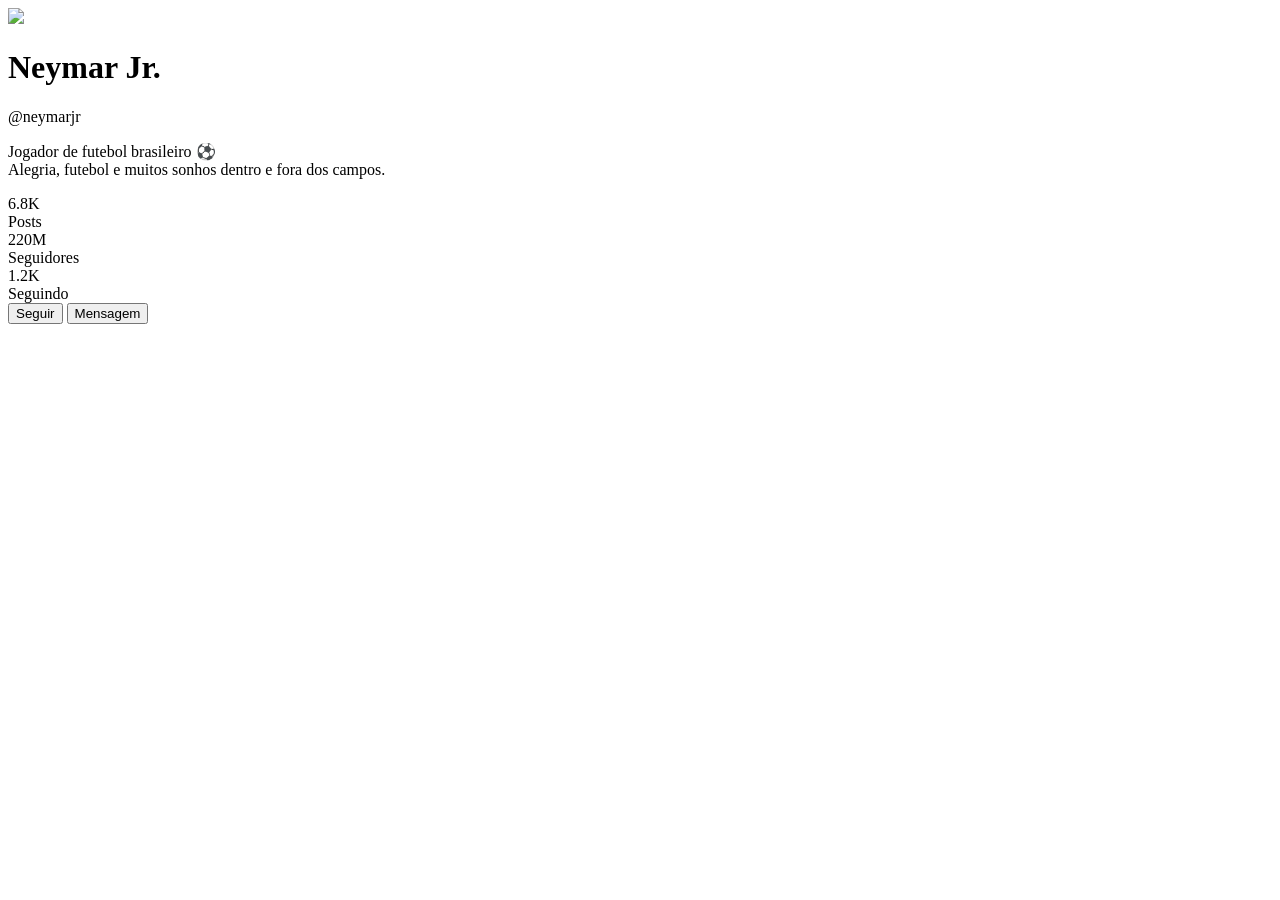
==== index.html @ 8632ba34 "Add initial HTML structure for Neymar profile" ====
<!DOCTYPE html>
<html lang="en">
<head>
    <meta charset="UTF-8">
    <meta name="viewport" content="width=s, initial-scale=1.0">
    <title>Perfil Neymar</title>
    <link rel="stylesheet" href="css/style.css">
</head>
<body>
       <div class="perfil">

        <img 
            class="foto" src="ney.webp" de Neymar Jr.>

        <h1>Neymar Jr.</h1>

        <p class="usuario">@neymarjr</p>

        <p class="descricao">
            Jogador de futebol brasileiro ⚽<br>
            Alegria, futebol e muitos sonhos dentro e fora dos campos.
        </p>

        <div class="estatisticas">

            <div>
                <div class="numero">6.8K</div>
                <div class="texto">Posts</div>
            </div>

            <div>
                <div class="numero">220M</div>
                <div class="texto">Seguidores</div>
            </div>

            <div>
                <div class="numero">1.2K</div>
                <div class="texto">Seguindo</div>
            </div>

        </div>

        <div class="botoes">
            <button class="seguir">Seguir</button>
            <button class="mensagem">Mensagem</button>
        </div>

    </div>
    
</body>
</html>
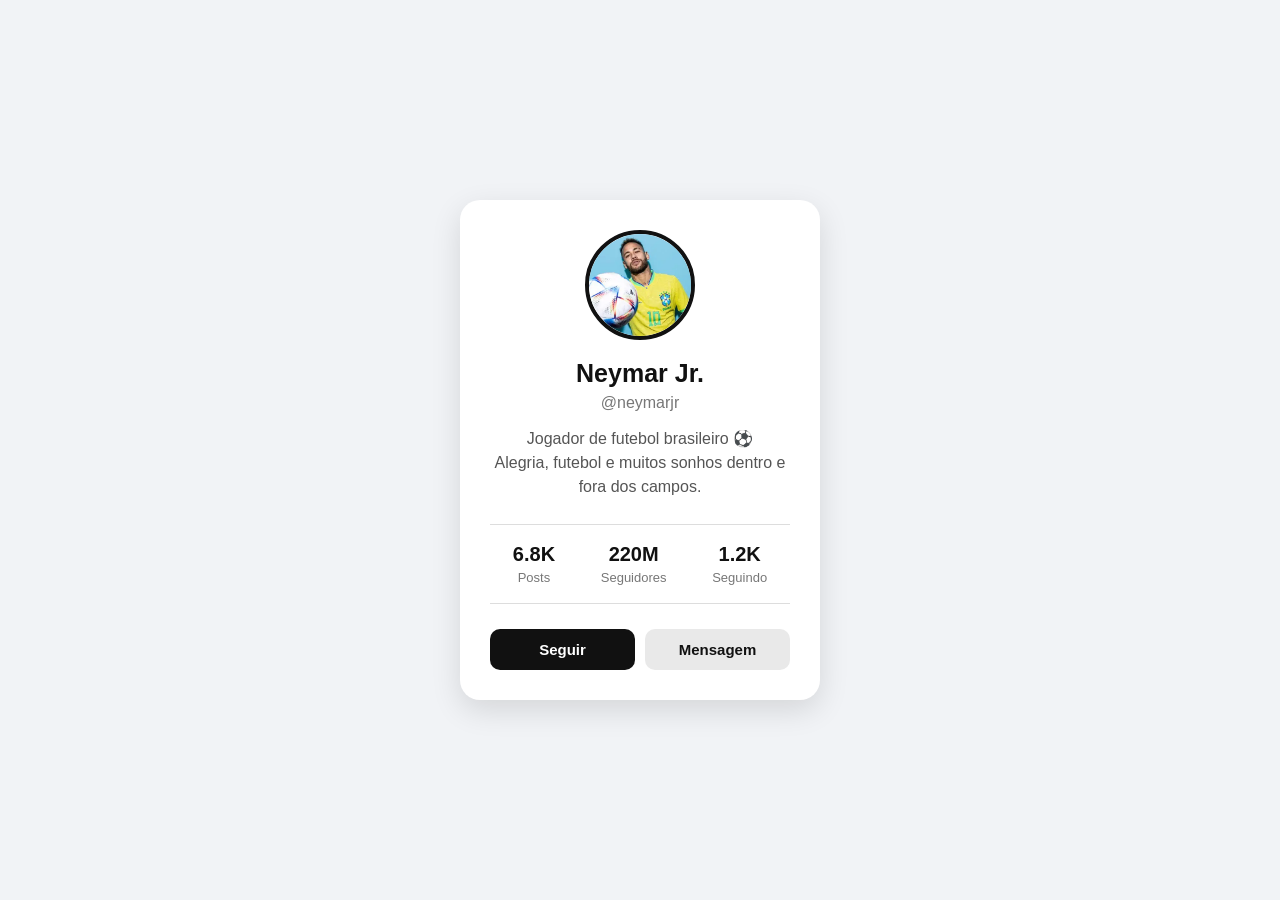
==== commit e05c8f9b: "Fix stylesheet link in index.html" ====
--- a/index.html
+++ b/index.html
@@ -4,7 +4,7 @@
     <meta charset="UTF-8">
     <meta name="viewport" content="width=s, initial-scale=1.0">
     <title>Perfil Neymar</title>
-    <link rel="stylesheet" href="css/style.css">
+    <link rel="stylesheet" href="style.css">
 </head>
 <body>
        <div class="perfil">
--- a/style.css
+++ b/style.css
@@ -0,0 +1,99 @@
+* {
+    margin: 0;
+    padding: 0;
+    box-sizing: border-box;
+    font-family: Arial, sans-serif;
+}
+
+body {
+    background: #f1f3f6;
+    display: flex;
+    justify-content: center;
+    align-items: center;
+    min-height: 100vh;
+}
+
+.perfil {
+    width: 360px;
+    background: white;
+    border-radius: 20px;
+    padding: 30px;
+    text-align: center;
+    box-shadow: 0 10px 30px rgba(0, 0, 0, 0.12);
+}
+
+.foto {
+    width: 110px;
+    height: 110px;
+    border-radius: 50%;
+    object-fit: cover;
+    border: 4px solid #111;
+    margin-bottom: 15px;
+}
+
+h1 {
+    font-size: 25px;
+    color: #111;
+    margin-bottom: 6px;
+}
+
+.usuario {
+    color: #777;
+    margin-bottom: 15px;
+}
+
+.descricao {
+    color: #555;
+    line-height: 1.5;
+    margin-bottom: 25px;
+}
+
+.estatisticas {
+    display: flex;
+    justify-content: space-around;
+    border-top: 1px solid #ddd;
+    border-bottom: 1px solid #ddd;
+    padding: 18px 0;
+    margin-bottom: 25px;
+}
+
+.numero {
+    font-size: 20px;
+    font-weight: bold;
+    color: #111;
+}
+
+.texto {
+    font-size: 13px;
+    color: #777;
+    margin-top: 4px;
+}
+
+.botoes {
+    display: flex;
+    gap: 10px;
+}
+
+button {
+    flex: 1;
+    padding: 12px;
+    border: none;
+    border-radius: 10px;
+    font-size: 15px;
+    font-weight: bold;
+    cursor: pointer;
+}
+
+.seguir {
+    background: #111;
+    color: white;
+}
+
+.mensagem {
+    background: #e9e9e9;
+    color: #111;
+}
+
+button:hover {
+    opacity: 0.8;
+}
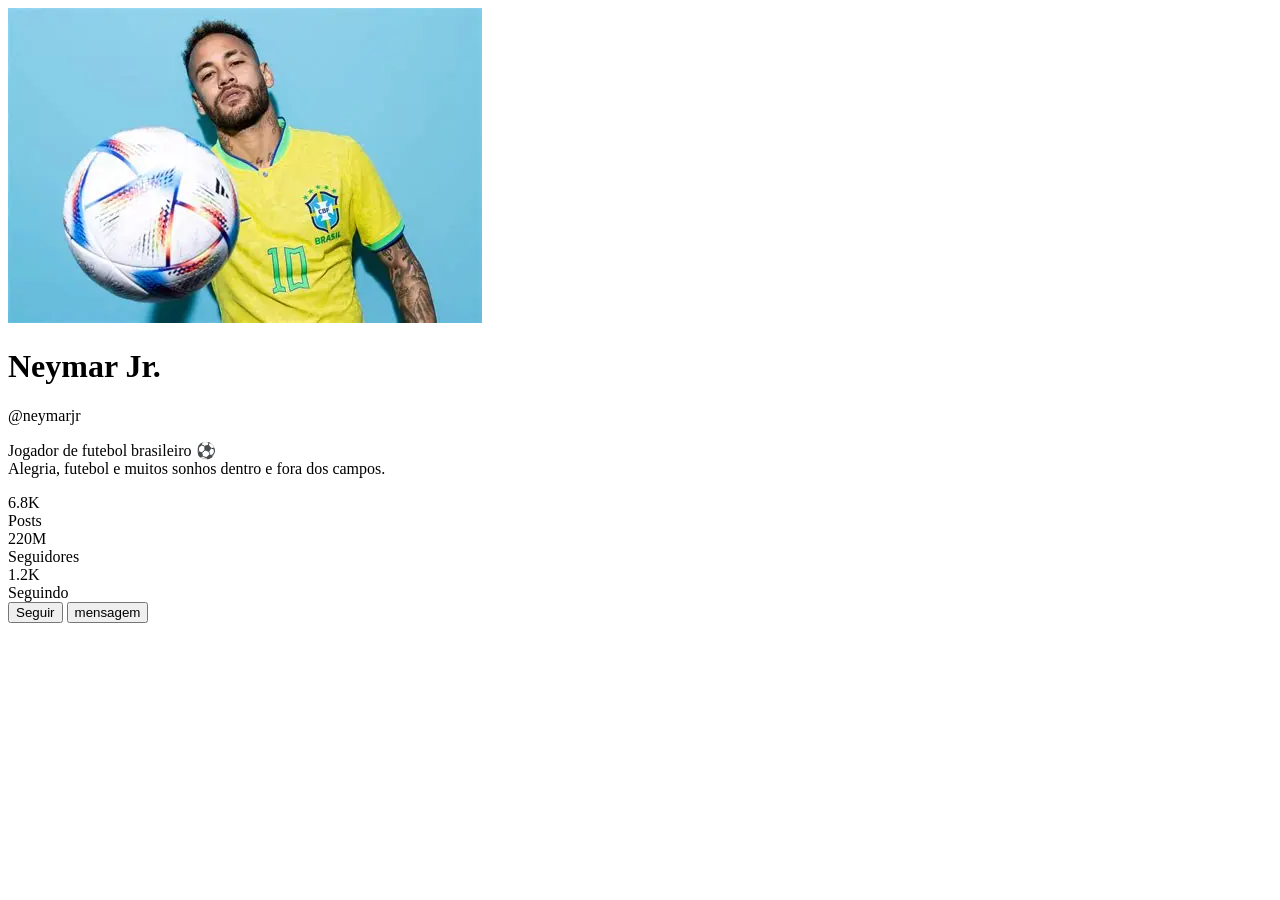
==== commit 0382759b: "Update index.html" ====
--- a/index.html
+++ b/index.html
@@ -4,7 +4,8 @@
     <meta charset="UTF-8">
     <meta name="viewport" content="width=s, initial-scale=1.0">
     <title>Perfil Neymar</title>
-    <link rel="stylesheet" href="style.css">
+    <link rel="stylesheet" href="css/style.css">
+    <link rel="stylesheet" href="mensagem.html">
 </head>
 <body>
        <div class="perfil">
@@ -42,7 +43,9 @@
 
         <div class="botoes">
             <button class="seguir">Seguir</button>
-            <button class="mensagem">Mensagem</button>
+            <a href="mensagem.html">
+            <button class="mensagem">mensagem</button>
+            </a>
         </div>
 
     </div>
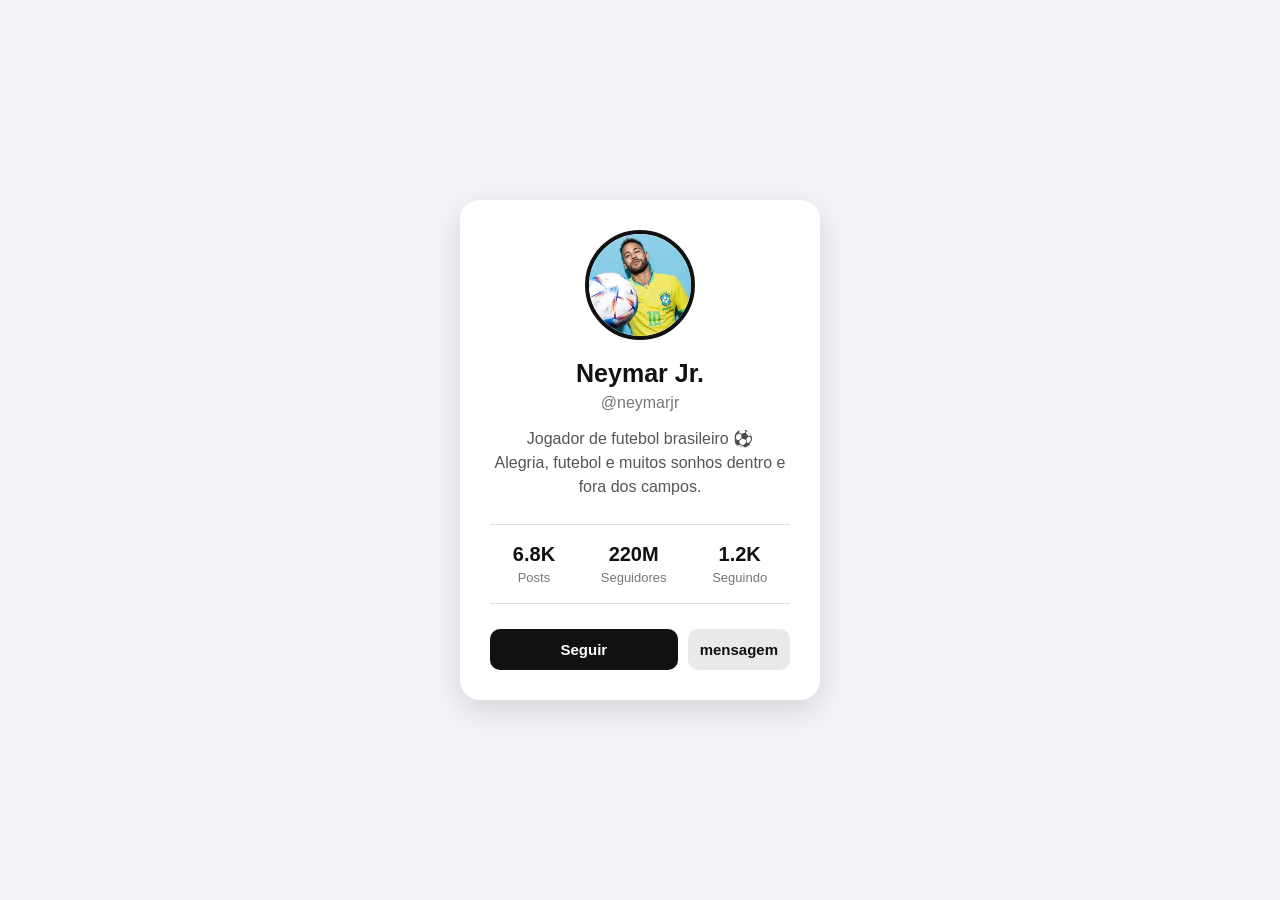
==== commit 9b4735ed: "Update index.html" ====
--- a/index.html
+++ b/index.html
@@ -4,7 +4,7 @@
     <meta charset="UTF-8">
     <meta name="viewport" content="width=s, initial-scale=1.0">
     <title>Perfil Neymar</title>
-    <link rel="stylesheet" href="css/style.css">
+    <link rel="stylesheet" href="style.css">
     <link rel="stylesheet" href="mensagem.html">
 </head>
 <body>
--- a/style.css
+++ b/style.css
@@ -0,0 +1,99 @@
+* {
+    margin: 0;
+    padding: 0;
+    box-sizing: border-box;
+    font-family: Arial, sans-serif;
+}
+
+body {
+    background: #f1f3f6;
+    display: flex;
+    justify-content: center;
+    align-items: center;
+    min-height: 100vh;
+}
+
+.perfil {
+    width: 360px;
+    background: white;
+    border-radius: 20px;
+    padding: 30px;
+    text-align: center;
+    box-shadow: 0 10px 30px rgba(0, 0, 0, 0.12);
+}
+
+.foto {
+    width: 110px;
+    height: 110px;
+    border-radius: 50%;
+    object-fit: cover;
+    border: 4px solid #111;
+    margin-bottom: 15px;
+}
+
+h1 {
+    font-size: 25px;
+    color: #111;
+    margin-bottom: 6px;
+}
+
+.usuario {
+    color: #777;
+    margin-bottom: 15px;
+}
+
+.descricao {
+    color: #555;
+    line-height: 1.5;
+    margin-bottom: 25px;
+}
+
+.estatisticas {
+    display: flex;
+    justify-content: space-around;
+    border-top: 1px solid #ddd;
+    border-bottom: 1px solid #ddd;
+    padding: 18px 0;
+    margin-bottom: 25px;
+}
+
+.numero {
+    font-size: 20px;
+    font-weight: bold;
+    color: #111;
+}
+
+.texto {
+    font-size: 13px;
+    color: #777;
+    margin-top: 4px;
+}
+
+.botoes {
+    display: flex;
+    gap: 10px;
+}
+
+button {
+    flex: 1;
+    padding: 12px;
+    border: none;
+    border-radius: 10px;
+    font-size: 15px;
+    font-weight: bold;
+    cursor: pointer;
+}
+
+.seguir {
+    background: #111;
+    color: white;
+}
+
+.mensagem {
+    background: #e9e9e9;
+    color: #111;
+}
+
+button:hover {
+    opacity: 0.8;
+}
